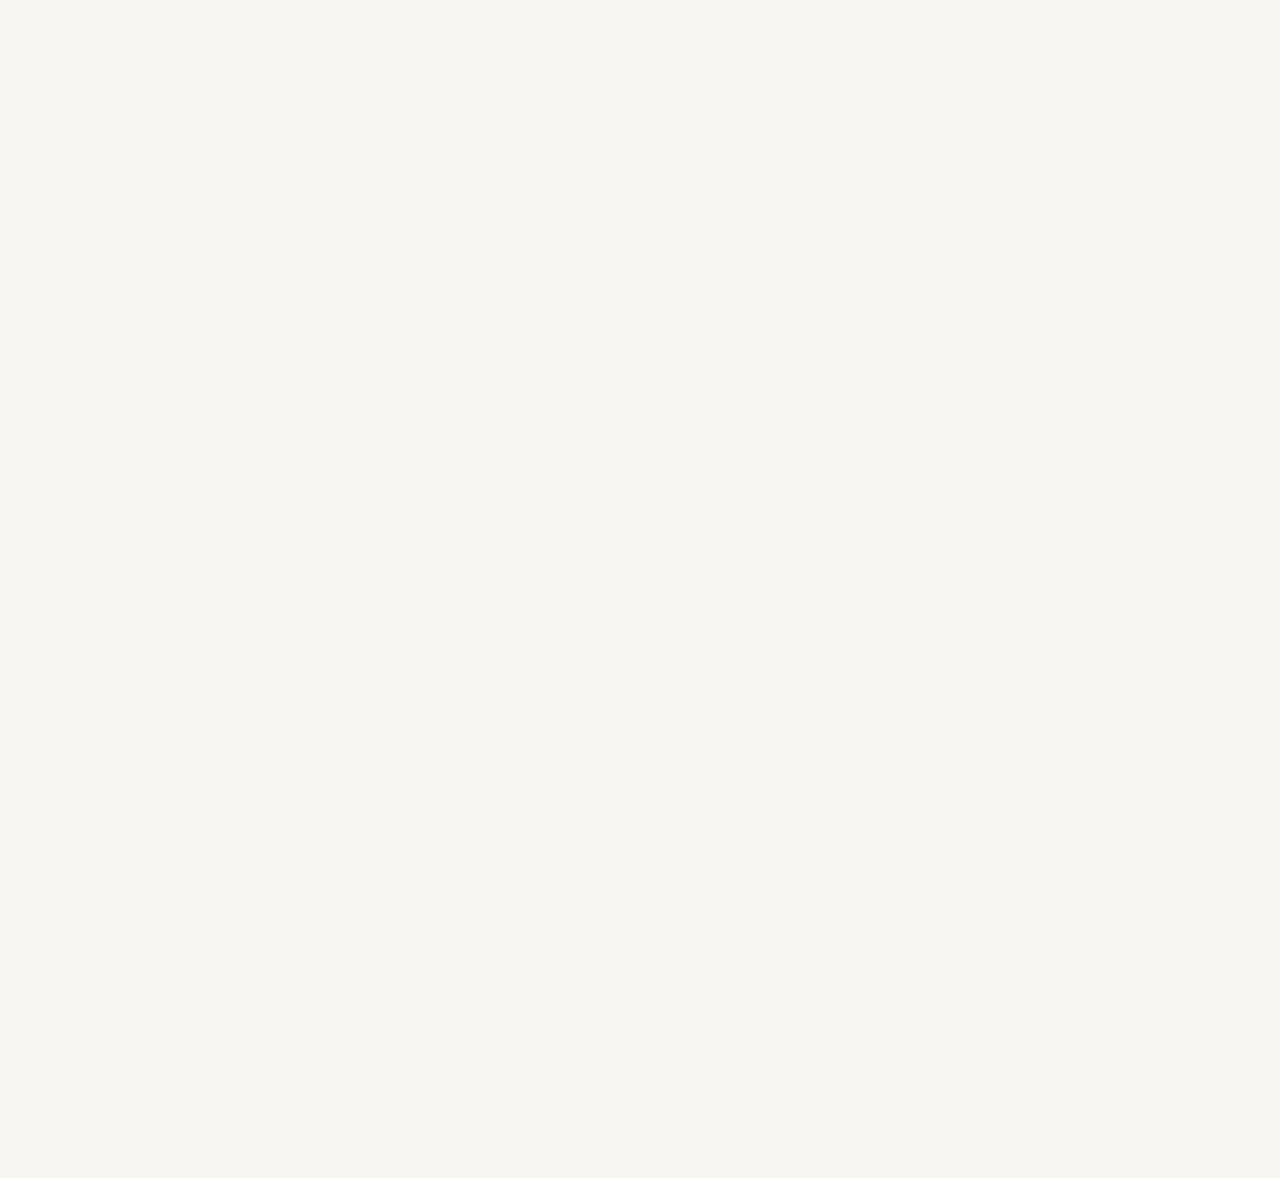
==== index.html @ 57fdbea3 "added js features" ====
<!DOCTYPE html>
<html lang="en">
<head>
    <meta charset="UTF-8">
    <meta name="viewport" content="width=device-width, initial-scale=1.0">
    <meta name="description" content="Welcome to Kelly Su's personal portfolio website. Learn about her academic background, interests, and career aspirations in computer science and product management.">
    <link rel="stylesheet" href="styles.css">
    <title>Kelly Su's Personal Website</title>
</head>
<body>
    <header>
        <h1>Kelly Su</h1>
        <nav>
            <ul>
                <li><a href="index.html">About Me</a></li>
                <li><a href="projects.html">Projects</a></li>
                <li><a href="contact.html">Contact</a></li>
            </ul>
        </nav>
    </header>

    <main>
        <section id="welcome">
            <div id="profile-container">
                <img src="img/profile.jpg" alt="Kelly Su's Headshot" id="profile-pic">
            </div>
            <p id="greeting" class="greeting-text"></p>
            <h1 id="typewriter" class="typewriter-text"></h1>
            <p class="welcome-subtitle">CS & Business Administration @ USC · Class of 2026</p>
        </section>

        <!-- Skills Marquee -->
        <div class="marquee-wrapper scroll-fade">
            <div class="marquee-track">
                <span class="marquee-pill">React</span>
                <span class="marquee-pill">TypeScript</span>
                <span class="marquee-pill">Next.js</span>
                <span class="marquee-pill">Swift</span>
                <span class="marquee-pill">SwiftUI</span>
                <span class="marquee-pill">Node.js</span>
                <span class="marquee-pill">MongoDB</span>
                <span class="marquee-pill">Firebase</span>
                <span class="marquee-pill">Python</span>
                <span class="marquee-pill">R</span>
                <span class="marquee-pill">SQL</span>
                <span class="marquee-pill">Java</span>
                <span class="marquee-pill">HTML/CSS</span>
                <span class="marquee-pill">Git</span>
                <span class="marquee-pill">Figma</span>
                <!-- Duplicate for seamless loop -->
                <span class="marquee-pill">React</span>
                <span class="marquee-pill">TypeScript</span>
                <span class="marquee-pill">Next.js</span>
                <span class="marquee-pill">Swift</span>
                <span class="marquee-pill">SwiftUI</span>
                <span class="marquee-pill">Node.js</span>
                <span class="marquee-pill">MongoDB</span>
                <span class="marquee-pill">Firebase</span>
                <span class="marquee-pill">Python</span>
                <span class="marquee-pill">R</span>
                <span class="marquee-pill">SQL</span>
                <span class="marquee-pill">Java</span>
                <span class="marquee-pill">HTML/CSS</span>
                <span class="marquee-pill">Git</span>
                <span class="marquee-pill">Figma</span>
            </div>
        </div>

        <section id="about-me" class="scroll-fade">
            <h2>About Me</h2>
            <p>Hi, my name is Kelly Su! I’m a senior at the University of Southern California, pursuing a dual degree in Computer Science and Business Administration. I’m interested in the intersection of technology, business, and user experience, with experience in full-stack development, data-driven applications, and collaborative software projects. I’m currently exploring opportunities in software engineering and data-focused technical roles.</p>
            <p><strong>Interests:</strong> Cafe hopping, badminton, traveling, gaming.</p>
        </section>
    </main>

    <footer>
        <p>&copy; 2026 Kelly Su</p>
    </footer>

    <script src="shared.js"></script>
    <script>
        /* ─── Time-of-Day Greeting ─── */
        const greetingEl = document.getElementById('greeting');
        const hour = new Date().getHours();
        let greeting = 'Good evening';
        if (hour < 12) greeting = 'Good morning';
        else if (hour < 17) greeting = 'Good afternoon';
        greetingEl.textContent = greeting + ' — ';

        /* ─── Typewriter Effect ─── */
        const typewriterEl = document.getElementById('typewriter');
        const fullText = "Hi, I'm Kelly.";
        let charIndex = 0;

        function typeNext() {
            if (charIndex < fullText.length) {
                typewriterEl.textContent += fullText[charIndex];
                charIndex++;
                setTimeout(typeNext, 90 + Math.random() * 60);
            } else {
                // Remove blinking cursor after typing finishes
                setTimeout(() => {
                    typewriterEl.classList.add('typing-done');
                }, 1500);
            }
        }

        // Small delay before typing starts
        setTimeout(typeNext, 600);
    </script>
</body>
</html>
---- styles.css ----
@import url('https://fonts.googleapis.com/css2?family=EB+Garamond:ital,wght@0,400;0,500;0,600;0,700;1,400;1,500&display=swap');
@import url('https://fonts.googleapis.com/css2?family=Cormorant+Garamond:ital,wght@0,300;0,400;0,500;0,600;1,300;1,400&display=swap');

:root {
  --cream: #f7f5f0;
  --warm-white: #faf9f6;
  --sage: #b8c5b4;
  --sage-dark: #8fa589;
  --dusty-blue: #a8b8c8;
  --dusty-blue-light: #c5d1dd;
  --dusty-blue-dark: #7a92a8;
  --lavender: #c4b8d4;
  --lavender-light: #ddd5e8;
  --blush: #d4b8b8;
  --text-primary: #3a3a3a;
  --text-secondary: #6b6b6b;
  --text-light: #8a8a8a;
  --border: #e0ddd6;
  --card-bg: rgba(255, 255, 255, 0.7);
  --shadow-soft: 0 2px 20px rgba(0, 0, 0, 0.04);
  --shadow-hover: 0 8px 30px rgba(0, 0, 0, 0.08);
  --radius: 12px;
  --transition: 0.4s cubic-bezier(0.25, 0.46, 0.45, 0.94);
}

* {
  margin: 0;
  padding: 0;
  box-sizing: border-box;
}

html {
  scroll-behavior: smooth;
}

body {
  font-family: 'EB Garamond', 'Cormorant Garamond', Georgia, serif;
  background-color: var(--cream);
  color: var(--text-primary);
  line-height: 1.8;
  font-size: 17px;
  min-height: 100vh;
  position: relative;
  overflow-x: hidden;
}

/* Subtle grain texture overlay */
body::before {
  content: '';
  position: fixed;
  top: 0;
  left: 0;
  width: 100%;
  height: 100%;
  opacity: 0.03;
  background-image: url("data:image/svg+xml,%3Csvg viewBox='0 0 256 256' xmlns='http://www.w3.org/2000/svg'%3E%3Cfilter id='noise'%3E%3CfeTurbulence type='fractalNoise' baseFrequency='0.9' numOctaves='4' stitchTiles='stitch'/%3E%3C/filter%3E%3Crect width='100%25' height='100%25' filter='url(%23noise)'/%3E%3C/svg%3E");
  pointer-events: none;
  z-index: 999;
}

/* ─── Header ─── */
header {
  padding: 2.5rem 0 1.5rem;
  text-align: center;
  background: var(--dusty-blue);
  border-bottom: 1px solid var(--dusty-blue-dark);
  position: relative;
}

header h1 {
  font-family: 'Cormorant Garamond', 'EB Garamond', serif;
  font-size: 2rem;
  font-weight: 300;
  letter-spacing: 0.15em;
  color: white;
  margin-bottom: 1.2rem;
  text-transform: uppercase;
}

nav ul {
  list-style: none;
  display: flex;
  justify-content: center;
  gap: 0.5rem;
}

nav ul li a {
  text-decoration: none;
  color: rgba(255, 255, 255, 0.8);
  font-size: 0.85rem;
  letter-spacing: 0.12em;
  text-transform: uppercase;
  padding: 0.5rem 1.2rem;
  border-radius: 30px;
  transition: var(--transition);
  border: 1px solid transparent;
  font-family: 'EB Garamond', serif;
}

nav ul li a:hover {
  color: white;
  background-color: rgba(255, 255, 255, 0.15);
  border-color: rgba(255, 255, 255, 0.3);
}

/* ─── Main ─── */
main {
  max-width: 820px;
  margin: 0 auto;
  padding: 3.5rem 2rem 4rem;
}

/* ─── Welcome Section ─── */
#welcome {
  text-align: center;
  margin-bottom: 4rem;
  animation: fadeInUp 0.8s ease-out both;
}

#welcome h1 {
  font-family: 'Cormorant Garamond', serif;
  font-size: 2.4rem;
  font-weight: 300;
  color: var(--text-primary);
  margin-bottom: 1.5rem;
  line-height: 1.3;
}

#welcome p {
  font-size: 1.05rem;
  color: var(--text-secondary);
  max-width: 600px;
  margin: 0 auto;
  line-height: 1.9;
}

#profile-container {
  margin: 2.5rem 0;
}

#profile-pic {
  width: 200px;
  height: 200px;
  border-radius: 50%;
  object-fit: cover;
  border: 3px solid var(--dusty-blue-light);
  box-shadow: 0 4px 24px rgba(168, 184, 200, 0.25);
  transition: var(--transition);
}

#profile-pic:hover {
  transform: scale(1.05);
  box-shadow: 0 8px 32px rgba(168, 184, 200, 0.35);
}

/* ─── About Section ─── */
#about-me {
  background: var(--card-bg);
  backdrop-filter: blur(10px);
  border: 1px solid var(--border);
  border-radius: var(--radius);
  padding: 2.5rem;
  box-shadow: var(--shadow-soft);
  animation: fadeInUp 0.8s ease-out 0.2s both;
}

#about-me h2 {
  font-family: 'Cormorant Garamond', serif;
  font-size: 1.5rem;
  font-weight: 400;
  letter-spacing: 0.08em;
  color: var(--dusty-blue-dark);
  margin-bottom: 1.5rem;
  padding-bottom: 0.8rem;
  border-bottom: 1px solid var(--border);
  text-transform: uppercase;
}

#about-me p {
  color: var(--text-secondary);
  margin-bottom: 0.8rem;
  font-size: 1rem;
}

#about-me p:last-child {
  margin-bottom: 0;
}

#about-me p strong {
  color: var(--text-primary);
  font-weight: 600;
}

/* ─── Section Headings ─── */
section h1 {
  font-family: 'Cormorant Garamond', serif;
  font-size: 2.2rem;
  font-weight: 300;
  text-align: center;
  color: var(--text-primary);
  margin-bottom: 2.5rem;
  letter-spacing: 0.05em;
}

section h2 {
  font-family: 'Cormorant Garamond', serif;
  font-weight: 400;
  color: var(--dusty-blue-dark);
}

/* ─── Projects Cards ─── */
#projects {
  animation: fadeInUp 0.8s ease-out both;
  max-width: 1060px;
  margin: 0 auto;
}

.card-container {
  display: grid;
  grid-template-columns: repeat(2, 1fr);
  gap: 1.5rem;
  margin: 2rem 0 3.5rem;
  max-width: 780px;
  margin-left: auto;
  margin-right: auto;
}

.card {
  perspective: 1000px;
  width: 100%;
  height: 260px;
  cursor: pointer;
}

.card-inner {
  position: relative;
  width: 100%;
  height: 100%;
  transform-style: preserve-3d;
  transition: transform 0.7s cubic-bezier(0.25, 0.46, 0.45, 0.94);
}

.card.flipped .card-inner {
  transform: rotateY(180deg);
}

.card-front,
.card-back {
  position: absolute;
  width: 100%;
  height: 100%;
  backface-visibility: hidden;
  border-radius: var(--radius);
  border: 1px solid var(--border);
}

.card-front {
  background: var(--card-bg);
  backdrop-filter: blur(10px);
  display: flex;
  flex-direction: column;
  justify-content: center;
  align-items: center;
  padding: 1.5rem;
  box-shadow: var(--shadow-soft);
  transition: var(--transition);
}

.card:hover .card-front {
  box-shadow: var(--shadow-hover);
  transform: translateY(-4px);
}

.card-back {
  transform: rotateY(180deg);
  background: var(--warm-white);
  display: flex;
  justify-content: center;
  align-items: center;
  overflow: hidden;
  box-shadow: var(--shadow-soft);
  padding: 0.5rem;
  position: relative;
  transition: var(--transition);
}

.card:hover .card-back {
  box-shadow: var(--shadow-hover);
}

.card-back img {
  width: 100%;
  height: 100%;
  border-radius: 8px;
  object-fit: contain;
  cursor: zoom-in;
}

/* "Tap to zoom" hint on the back */
.card-back::after {
  content: 'tap image to zoom';
  position: absolute;
  bottom: 36px;
  left: 50%;
  transform: translateX(-50%);
  font-size: 0.65rem;
  letter-spacing: 0.1em;
  text-transform: uppercase;
  color: var(--text-light);
  background: rgba(255, 255, 255, 0.85);
  padding: 0.25rem 0.7rem;
  border-radius: 20px;
  opacity: 0;
  transition: opacity 0.3s ease;
  pointer-events: none;
  font-family: 'EB Garamond', serif;
}

.card:hover .card-back::after {
  opacity: 1;
}

/* Flip-back button on the back of the card */
.flip-back-btn {
  position: absolute;
  bottom: 8px;
  left: 50%;
  transform: translateX(-50%);
  font-family: 'EB Garamond', serif;
  font-size: 0.7rem;
  letter-spacing: 0.08em;
  text-transform: uppercase;
  color: var(--text-light);
  background: none;
  border: none;
  cursor: pointer;
  padding: 0.3rem 0.8rem;
  border-radius: 20px;
  transition: var(--transition);
  z-index: 2;
}

.flip-back-btn:hover {
  color: var(--text-primary);
  background: rgba(0, 0, 0, 0.05);
}

/* Multi-image card back (for mobile app screenshots) */
.card-back-multi {
  display: flex;
  flex-direction: row;
  align-items: center;
  justify-content: center;
  gap: 0.4rem;
  padding: 0.6rem;
}

.card-back-multi img {
  width: auto;
  height: 90%;
  max-width: 30%;
  object-fit: contain;
  border-radius: 6px;
  cursor: zoom-in;
  flex-shrink: 0;
}

.card h2 {
  font-family: 'Cormorant Garamond', serif;
  font-size: 1.15rem;
  font-weight: 500;
  color: var(--dusty-blue-dark);
  margin-bottom: 0.6rem;
  letter-spacing: 0.03em;
}

.card p {
  color: var(--text-light);
  font-size: 0.85rem;
  line-height: 1.6;
  text-align: center;
}

/* "Click to flip" hint on the front */
.card-front::after {
  content: 'click to flip';
  position: absolute;
  bottom: 10px;
  font-size: 0.65rem;
  letter-spacing: 0.1em;
  text-transform: uppercase;
  color: var(--text-light);
  opacity: 0;
  transition: opacity 0.3s ease;
}

.card:hover .card-front::after {
  opacity: 0.6;
}

/* ─── Lightbox / Zoom Overlay ─── */
.lightbox-overlay {
  position: fixed;
  top: 0;
  left: 0;
  width: 100%;
  height: 100%;
  background: rgba(0, 0, 0, 0.7);
  backdrop-filter: blur(6px);
  display: flex;
  justify-content: center;
  align-items: center;
  z-index: 1000;
  cursor: pointer;
  opacity: 0;
  animation: lightboxFadeIn 0.3s ease forwards;
}

.lightbox-overlay img {
  max-width: 90vw;
  max-height: 88vh;
  border-radius: var(--radius);
  box-shadow: 0 16px 60px rgba(0, 0, 0, 0.4);
  object-fit: contain;
  cursor: default;
}

.lightbox-hint {
  position: absolute;
  bottom: 1.5rem;
  left: 50%;
  transform: translateX(-50%);
  color: rgba(255, 255, 255, 0.6);
  font-family: 'EB Garamond', serif;
  font-size: 0.8rem;
  letter-spacing: 0.1em;
  text-transform: uppercase;
  pointer-events: none;
}

@keyframes lightboxFadeIn {
  from { opacity: 0; }
  to { opacity: 1; }
}

/* ─── Weather Demo ─── */
#weather-demo {
  margin-top: 3rem;
  text-align: center;
  animation: fadeInUp 0.8s ease-out 0.3s both;
}

#weather-demo h2 {
  font-size: 1.3rem;
  letter-spacing: 0.08em;
  text-transform: uppercase;
  margin-bottom: 1.5rem;
}

#weather-demo video {
  max-width: 100%;
  border-radius: var(--radius);
  border: 1px solid var(--border);
  box-shadow: var(--shadow-soft);
}

#weather-demo p {
  color: var(--text-light);
  font-size: 0.95rem;
  margin-top: 1rem;
  max-width: 600px;
  margin-left: auto;
  margin-right: auto;
}

/* ─── Contact Form ─── */
#contact {
  animation: fadeInUp 0.8s ease-out both;
}

#contact h2 {
  text-align: center;
  font-size: 1.5rem;
  letter-spacing: 0.08em;
  text-transform: uppercase;
  margin-bottom: 2rem;
}

#contact-form {
  max-width: 560px;
  margin: 0 auto;
  padding: 2.5rem;
  background: var(--card-bg);
  backdrop-filter: blur(10px);
  border: 1px solid var(--border);
  border-radius: var(--radius);
  box-shadow: var(--shadow-soft);
}

#contact-form label {
  display: block;
  font-size: 0.8rem;
  letter-spacing: 0.1em;
  text-transform: uppercase;
  color: var(--text-light);
  margin-bottom: 0.4rem;
  margin-top: 1.2rem;
  font-family: 'EB Garamond', serif;
}

#contact-form label:first-of-type {
  margin-top: 0;
}

#contact-form input,
#contact-form textarea {
  width: 100%;
  padding: 0.8rem 1rem;
  border: 1px solid var(--border);
  border-radius: 8px;
  font-size: 1rem;
  font-family: 'EB Garamond', serif;
  background: var(--warm-white);
  color: var(--text-primary);
  transition: var(--transition);
  outline: none;
}

#contact-form input:focus,
#contact-form textarea:focus {
  border-color: var(--dusty-blue);
  box-shadow: 0 0 0 3px rgba(168, 184, 200, 0.15);
}

#contact-form input::placeholder,
#contact-form textarea::placeholder {
  color: var(--text-light);
  font-style: italic;
}

#contact-form textarea {
  resize: vertical;
  min-height: 120px;
}

#contact-form button {
  display: block;
  width: 100%;
  padding: 0.85rem;
  margin-top: 1.8rem;
  background: var(--dusty-blue);
  color: white;
  font-family: 'EB Garamond', serif;
  font-size: 0.85rem;
  font-weight: 500;
  letter-spacing: 0.12em;
  text-transform: uppercase;
  border: none;
  border-radius: 8px;
  cursor: pointer;
  transition: var(--transition);
}

#contact-form button:hover {
  background: var(--dusty-blue-dark);
  transform: translateY(-1px);
  box-shadow: 0 4px 16px rgba(122, 146, 168, 0.25);
}

#confirmation-message {
  max-width: 560px;
  margin: 1.5rem auto 0;
  padding: 1.2rem;
  background: rgba(184, 197, 180, 0.15);
  border: 1px solid var(--sage);
  border-radius: 8px;
  color: var(--sage-dark);
  font-size: 0.95rem;
  text-align: center;
  display: none;
}

#confirmation-message:not(.hidden) {
  display: block;
}

/* ─── Footer ─── */
footer {
  text-align: center;
  padding: 2rem;
  color: var(--text-light);
  font-size: 0.8rem;
  letter-spacing: 0.08em;
  border-top: 1px solid var(--border);
  margin-top: 2rem;
}

/* ─── Animations ─── */
@keyframes fadeInUp {
  from {
    opacity: 0;
    transform: translateY(20px);
  }
  to {
    opacity: 1;
    transform: translateY(0);
  }
}

/* ─── Responsive ─── */
@media (max-width: 767px) {
  body {
    font-size: 15px;
  }

  header h1 {
    font-size: 1.5rem;
    letter-spacing: 0.1em;
  }

  nav ul {
    gap: 0.2rem;
  }

  nav ul li a {
    font-size: 0.75rem;
    padding: 0.4rem 0.8rem;
  }

  main {
    padding: 2.5rem 1.2rem 3rem;
  }

  #welcome h1 {
    font-size: 1.8rem;
  }

  .card-container {
    grid-template-columns: 1fr;
    max-width: 380px;
  }

  .card {
    height: 240px;
  }

  #contact-form {
    padding: 1.8rem;
  }
}

@media (min-width: 768px) and (max-width: 991px) {
  .card {
    height: 240px;
  }
}

/* ─── Selection color ─── */
::selection {
  background: var(--dusty-blue-light);
  color: var(--text-primary);
}

/* ─── Scrollbar ─── */
::-webkit-scrollbar {
  width: 6px;
}

::-webkit-scrollbar-track {
  background: var(--cream);
}

::-webkit-scrollbar-thumb {
  background: var(--dusty-blue-light);
  border-radius: 3px;
}

::-webkit-scrollbar-thumb:hover {
  background: var(--dusty-blue);
}

/* ═══════════════════════════════════════════
   NEW FEATURES
   ═══════════════════════════════════════════ */

/* ─── Page Transitions ─── */
body {
  opacity: 0;
  transition: opacity 0.4s ease;
}

body.page-loaded {
  opacity: 1;
}

body.page-leaving {
  opacity: 0;
  transition: opacity 0.3s ease;
}

/* ─── Typewriter ─── */
.greeting-text {
  font-family: 'EB Garamond', serif;
  font-size: 1rem;
  color: var(--text-light);
  letter-spacing: 0.06em;
  margin-bottom: 0.3rem;
}

.typewriter-text {
  font-family: 'Cormorant Garamond', serif;
  font-size: 2.8rem;
  font-weight: 300;
  color: var(--text-primary);
  line-height: 1.3;
  min-height: 1.3em;
  border-right: 2px solid var(--dusty-blue);
  padding-right: 4px;
  animation: blink-caret 0.8s step-end infinite;
  display: inline-block;
}

.typewriter-text.typing-done {
  border-right-color: transparent;
  animation: none;
}

@keyframes blink-caret {
  50% { border-right-color: transparent; }
}

.welcome-subtitle {
  font-family: 'EB Garamond', serif;
  font-size: 1.05rem;
  color: var(--text-secondary);
  margin-top: 1rem;
  letter-spacing: 0.03em;
  opacity: 0;
  animation: fadeInUp 0.8s ease-out 2s forwards;
}

/* ─── Skills Marquee ─── */
.marquee-wrapper {
  overflow: hidden;
  padding: 1.5rem 0;
  margin: 1rem 0 2.5rem;
  position: relative;
}

/* Fade edges */
.marquee-wrapper::before,
.marquee-wrapper::after {
  content: '';
  position: absolute;
  top: 0;
  bottom: 0;
  width: 80px;
  z-index: 2;
  pointer-events: none;
}

.marquee-wrapper::before {
  left: 0;
  background: linear-gradient(to right, var(--cream), transparent);
}

.marquee-wrapper::after {
  right: 0;
  background: linear-gradient(to left, var(--cream), transparent);
}

.marquee-track {
  display: flex;
  gap: 0.8rem;
  animation: marquee-scroll 35s linear infinite;
  width: max-content;
}

.marquee-wrapper:hover .marquee-track {
  animation-play-state: paused;
}

.marquee-pill {
  flex-shrink: 0;
  padding: 0.4rem 1rem;
  background: var(--card-bg);
  border: 1px solid var(--border);
  border-radius: 30px;
  font-family: 'EB Garamond', serif;
  font-size: 0.85rem;
  color: var(--text-secondary);
  letter-spacing: 0.04em;
  white-space: nowrap;
  transition: var(--transition);
}

.marquee-pill:hover {
  background: var(--dusty-blue-light);
  color: var(--text-primary);
  border-color: var(--dusty-blue);
}

@keyframes marquee-scroll {
  0% { transform: translateX(0); }
  100% { transform: translateX(-50%); }
}

/* ─── Custom Cursor ─── */
.custom-cursor {
  width: 32px;
  height: 32px;
  border: 1.5px solid var(--dusty-blue);
  border-radius: 50%;
  position: fixed;
  top: 0;
  left: 0;
  transform: translate(-50%, -50%);
  pointer-events: none;
  z-index: 9999;
  transition: width 0.25s ease, height 0.25s ease, border-color 0.25s ease, background 0.25s ease;
  mix-blend-mode: exclusion;
}

.custom-cursor.cursor-hover {
  width: 48px;
  height: 48px;
  border-color: var(--dusty-blue-dark);
  background: rgba(168, 184, 200, 0.08);
}

.custom-cursor-dot {
  width: 5px;
  height: 5px;
  background: var(--dusty-blue-dark);
  border-radius: 50%;
  position: fixed;
  top: 0;
  left: 0;
  transform: translate(-50%, -50%);
  pointer-events: none;
  z-index: 10000;
}

/* Hide default cursor when custom cursor is active */
@media (pointer: fine) {
  body, a, button, .card, input, textarea {
    cursor: none !important;
  }
}

/* ─── Scroll Fade-In ─── */
.scroll-fade {
  opacity: 0;
  transform: translateY(24px);
  transition: opacity 0.7s ease, transform 0.7s ease;
}

.scroll-fade.scroll-visible {
  opacity: 1;
  transform: translateY(0);
}

/* ─── Responsive additions ─── */
@media (max-width: 767px) {
  .typewriter-text {
    font-size: 2rem;
  }

  .marquee-wrapper::before,
  .marquee-wrapper::after {
    width: 40px;
  }

  /* Disable custom cursor on mobile */
  .custom-cursor,
  .custom-cursor-dot {
    display: none !important;
  }
}
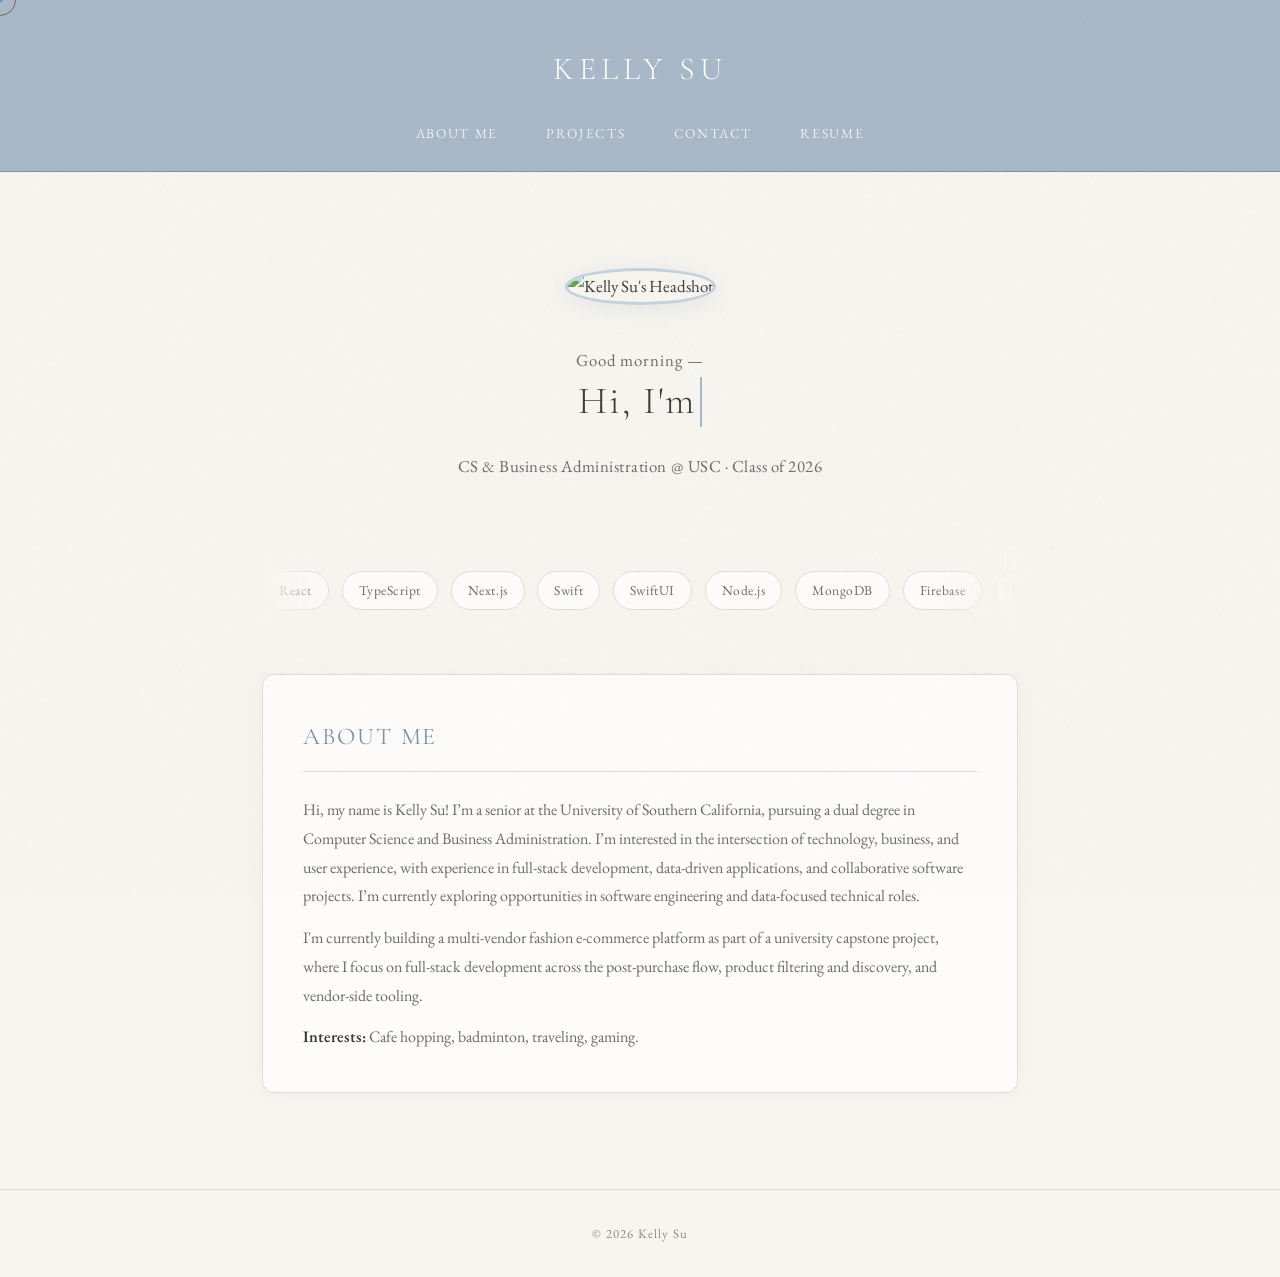
==== commit 63931ad4: "fixed blank screen error, added project roles/tech stacks, added project card" ====
--- a/index.html
+++ b/index.html
@@ -3,7 +3,7 @@
 <head>
     <meta charset="UTF-8">
     <meta name="viewport" content="width=device-width, initial-scale=1.0">
-    <meta name="description" content="Welcome to Kelly Su's personal portfolio website. Learn about her academic background, interests, and career aspirations in computer science and product management.">
+    <meta name="description" content="Welcome to Kelly Su's personal portfolio website. Learn about her academic background, interests, and career aspirations in computer science and business management.">
     <link rel="stylesheet" href="styles.css">
     <title>Kelly Su's Personal Website</title>
 </head>
@@ -15,6 +15,7 @@
                 <li><a href="index.html">About Me</a></li>
                 <li><a href="projects.html">Projects</a></li>
                 <li><a href="contact.html">Contact</a></li>
+                <li><a href="resume.pdf" target="_blank">Resume</a></li>
             </ul>
         </nav>
     </header>
@@ -69,6 +70,7 @@
         <section id="about-me" class="scroll-fade">
             <h2>About Me</h2>
             <p>Hi, my name is Kelly Su! I’m a senior at the University of Southern California, pursuing a dual degree in Computer Science and Business Administration. I’m interested in the intersection of technology, business, and user experience, with experience in full-stack development, data-driven applications, and collaborative software projects. I’m currently exploring opportunities in software engineering and data-focused technical roles.</p>
+            <p>I'm currently building a multi-vendor fashion e-commerce platform as part of a university capstone project, where I focus on full-stack development across the post-purchase flow, product filtering and discovery, and vendor-side tooling.</p>
             <p><strong>Interests:</strong> Cafe hopping, badminton, traveling, gaming.</p>
         </section>
     </main>
@@ -77,7 +79,7 @@
         <p>&copy; 2026 Kelly Su</p>
     </footer>
 
-    <script src="shared.js"></script>
+    <script src="site.js"></script>
     <script>
         /* ─── Time-of-Day Greeting ─── */
         const greetingEl = document.getElementById('greeting');
--- a/styles.css
+++ b/styles.css
@@ -381,6 +381,14 @@
   text-align: center;
 }
 
+.card-meta {
+  font-size: 0.75rem;
+  color: var(--dusty-blue-dark);
+  margin-top: 0.5rem;
+  font-style: italic;
+  line-height: 1.5;
+}
+
 /* "Click to flip" hint on the front */
 .card-front::after {
   content: 'click to flip';
@@ -584,6 +592,44 @@
   display: block;
 }
 
+/* ─── Contact Links ─── */
+.contact-links {
+  display: flex;
+  justify-content: center;
+  gap: 1rem;
+  margin-bottom: 2rem;
+}
+
+.contact-link {
+  display: flex;
+  align-items: center;
+  gap: 0.5rem;
+  padding: 0.7rem 1.4rem;
+  background: var(--card-bg);
+  border: 1px solid var(--border);
+  border-radius: 30px;
+  text-decoration: none;
+  color: var(--text-secondary);
+  font-family: 'EB Garamond', serif;
+  font-size: 0.9rem;
+  letter-spacing: 0.04em;
+  transition: var(--transition);
+}
+
+.contact-link:hover {
+  background: var(--dusty-blue-light);
+  color: var(--text-primary);
+  border-color: var(--dusty-blue);
+}
+
+.contact-link-arrow {
+  transition: transform 0.3s ease;
+}
+
+.contact-link:hover .contact-link-arrow {
+  transform: translateX(3px);
+}
+
 /* ─── Footer ─── */
 footer {
   text-align: center;
@@ -687,10 +733,17 @@
 body {
   opacity: 0;
   transition: opacity 0.4s ease;
+  animation: fallback-show 0s 0.5s forwards;
+}
+
+/* Safety net: if JS never adds page-loaded, show the page after 0.5s anyway */
+@keyframes fallback-show {
+  to { opacity: 1; }
 }
 
 body.page-loaded {
   opacity: 1;
+  animation: none;
 }
 
 body.page-leaving {
@@ -848,18 +901,6 @@
   }
 }
 
-/* ─── Scroll Fade-In ─── */
-.scroll-fade {
-  opacity: 0;
-  transform: translateY(24px);
-  transition: opacity 0.7s ease, transform 0.7s ease;
-}
-
-.scroll-fade.scroll-visible {
-  opacity: 1;
-  transform: translateY(0);
-}
-
 /* ─── Responsive additions ─── */
 @media (max-width: 767px) {
   .typewriter-text {
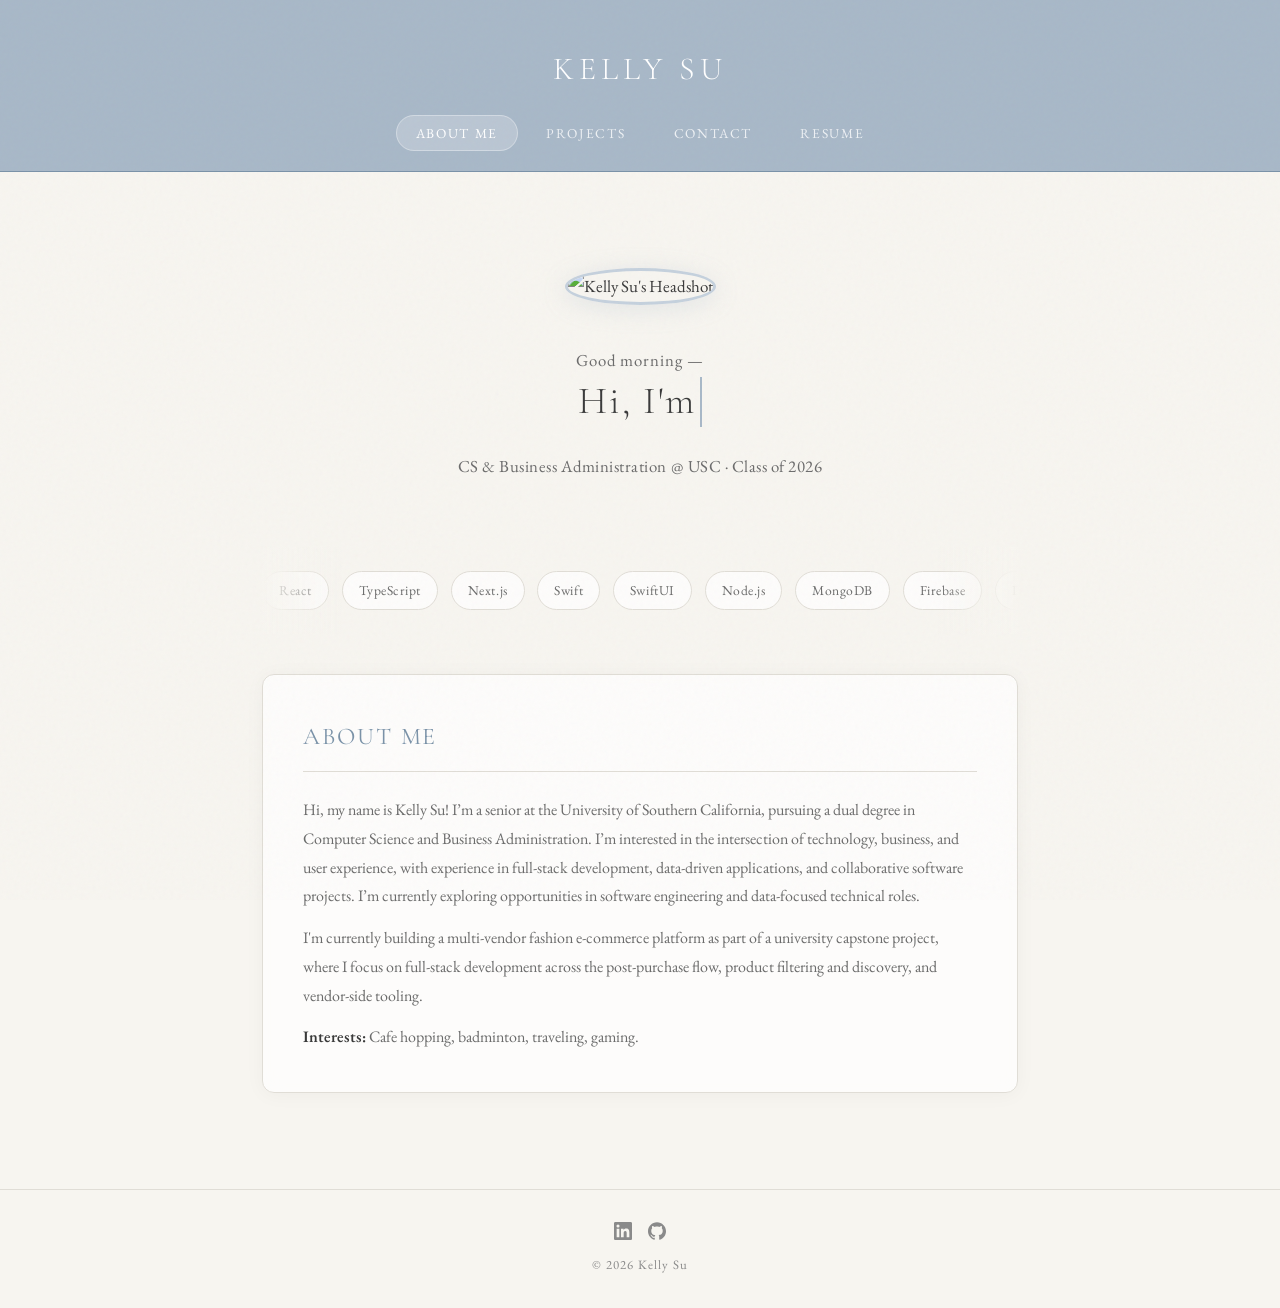
==== commit 678047d1: "added minor ui additions, added webdev projects link and updated socials" ====
--- a/index.html
+++ b/index.html
@@ -3,8 +3,10 @@
 <head>
     <meta charset="UTF-8">
     <meta name="viewport" content="width=device-width, initial-scale=1.0">
-    <meta name="description" content="Welcome to Kelly Su's personal portfolio website. Learn about her academic background, interests, and career aspirations in computer science and business management.">
+    <meta name="description" content="Welcome to Kelly Su's personal portfolio website. Learn about her academic background, interests, and career aspirations in computer science and product management.">
     <link rel="stylesheet" href="styles.css">
+    <link rel="icon" href="favicon.ico" type="image/x-icon">
+    <link rel="apple-touch-icon" href="favicon.png">
     <title>Kelly Su's Personal Website</title>
 </head>
 <body>
@@ -12,7 +14,7 @@
         <h1>Kelly Su</h1>
         <nav>
             <ul>
-                <li><a href="index.html">About Me</a></li>
+                <li><a href="index.html" class="nav-active">About Me</a></li>
                 <li><a href="projects.html">Projects</a></li>
                 <li><a href="contact.html">Contact</a></li>
                 <li><a href="resume.pdf" target="_blank">Resume</a></li>
@@ -31,7 +33,7 @@
         </section>
 
         <!-- Skills Marquee -->
-        <div class="marquee-wrapper scroll-fade">
+        <div class="marquee-wrapper">
             <div class="marquee-track">
                 <span class="marquee-pill">React</span>
                 <span class="marquee-pill">TypeScript</span>
@@ -76,6 +78,14 @@
     </main>
 
     <footer>
+        <div class="footer-social">
+            <a href="https://www.linkedin.com/in/kellylsu/" target="_blank" aria-label="LinkedIn">
+                <svg width="18" height="18" viewBox="0 0 24 24" fill="currentColor"><path d="M20.447 20.452h-3.554v-5.569c0-1.328-.027-3.037-1.852-3.037-1.853 0-2.136 1.445-2.136 2.939v5.667H9.351V9h3.414v1.561h.046c.477-.9 1.637-1.85 3.37-1.85 3.601 0 4.267 2.37 4.267 5.455v6.286zM5.337 7.433a2.062 2.062 0 01-2.063-2.065 2.064 2.064 0 112.063 2.065zm1.782 13.019H3.555V9h3.564v11.452zM22.225 0H1.771C.792 0 0 .774 0 1.729v20.542C0 23.227.792 24 1.771 24h20.451C23.2 24 24 23.227 24 22.271V1.729C24 .774 23.2 0 22.222 0h.003z"/></svg>
+            </a>
+            <a href="https://www.linkedin.com/in/kellylsu/" target="_blank" aria-label="GitHub">
+                <svg width="18" height="18" viewBox="0 0 24 24" fill="currentColor"><path d="M12 .297c-6.63 0-12 5.373-12 12 0 5.303 3.438 9.8 8.205 11.385.6.113.82-.258.82-.577 0-.285-.01-1.04-.015-2.04-3.338.724-4.042-1.61-4.042-1.61C4.422 18.07 3.633 17.7 3.633 17.7c-1.087-.744.084-.729.084-.729 1.205.084 1.838 1.236 1.838 1.236 1.07 1.835 2.809 1.305 3.495.998.108-.776.417-1.305.76-1.605-2.665-.3-5.466-1.332-5.466-5.93 0-1.31.465-2.38 1.235-3.22-.135-.303-.54-1.523.105-3.176 0 0 1.005-.322 3.3 1.23.96-.267 1.98-.399 3-.405 1.02.006 2.04.138 3 .405 2.28-1.552 3.285-1.23 3.285-1.23.645 1.653.24 2.873.12 3.176.765.84 1.23 1.91 1.23 3.22 0 4.61-2.805 5.625-5.475 5.92.42.36.81 1.096.81 2.22 0 1.606-.015 2.896-.015 3.286 0 .315.21.69.825.57C20.565 22.092 24 17.592 24 12.297c0-6.627-5.373-12-12-12"/></svg>
+            </a>
+        </div>
         <p>&copy; 2026 Kelly Su</p>
     </footer>
 
--- a/styles.css
+++ b/styles.css
@@ -103,6 +103,12 @@
   border-color: rgba(255, 255, 255, 0.3);
 }
 
+nav ul li a.nav-active {
+  color: white;
+  background-color: rgba(255, 255, 255, 0.2);
+  border-color: rgba(255, 255, 255, 0.35);
+}
+
 /* ─── Main ─── */
 main {
   max-width: 820px;
@@ -323,26 +329,28 @@
 /* Flip-back button on the back of the card */
 .flip-back-btn {
   position: absolute;
-  bottom: 8px;
-  left: 50%;
-  transform: translateX(-50%);
-  font-family: 'EB Garamond', serif;
-  font-size: 0.7rem;
-  letter-spacing: 0.08em;
-  text-transform: uppercase;
+  bottom: 6px;
+  left: 6px;
+  font-size: 0.85rem;
   color: var(--text-light);
-  background: none;
-  border: none;
+  background: rgba(255, 255, 255, 0.9);
+  border: 1px solid var(--border);
   cursor: pointer;
-  padding: 0.3rem 0.8rem;
-  border-radius: 20px;
+  width: 26px;
+  height: 26px;
+  border-radius: 50%;
+  display: flex;
+  align-items: center;
+  justify-content: center;
   transition: var(--transition);
   z-index: 2;
+  box-shadow: 0 1px 4px rgba(0, 0, 0, 0.06);
 }
 
 .flip-back-btn:hover {
   color: var(--text-primary);
-  background: rgba(0, 0, 0, 0.05);
+  background: var(--dusty-blue-light);
+  border-color: var(--dusty-blue);
 }
 
 /* Multi-image card back (for mobile app screenshots) */
@@ -641,6 +649,50 @@
   margin-top: 2rem;
 }
 
+.footer-social {
+  display: flex;
+  justify-content: center;
+  gap: 1rem;
+  margin-bottom: 0.8rem;
+}
+
+.footer-social a {
+  color: var(--text-light);
+  transition: var(--transition);
+  display: flex;
+  align-items: center;
+}
+
+.footer-social a:hover {
+  color: var(--dusty-blue-dark);
+  transform: translateY(-2px);
+}
+
+/* ─── More Projects Link ─── */
+.more-projects {
+  text-align: center;
+  margin: 2.5rem 0 1rem;
+}
+
+.more-projects-link {
+  display: inline-block;
+  padding: 0.7rem 1.8rem;
+  font-family: 'EB Garamond', serif;
+  font-size: 0.9rem;
+  letter-spacing: 0.06em;
+  color: var(--dusty-blue-dark);
+  text-decoration: none;
+  border: 1px solid var(--dusty-blue-light);
+  border-radius: 30px;
+  transition: var(--transition);
+}
+
+.more-projects-link:hover {
+  background: var(--dusty-blue-light);
+  color: var(--text-primary);
+  border-color: var(--dusty-blue);
+}
+
 /* ─── Animations ─── */
 @keyframes fadeInUp {
   from {
@@ -858,49 +910,6 @@
   100% { transform: translateX(-50%); }
 }
 
-/* ─── Custom Cursor ─── */
-.custom-cursor {
-  width: 32px;
-  height: 32px;
-  border: 1.5px solid var(--dusty-blue);
-  border-radius: 50%;
-  position: fixed;
-  top: 0;
-  left: 0;
-  transform: translate(-50%, -50%);
-  pointer-events: none;
-  z-index: 9999;
-  transition: width 0.25s ease, height 0.25s ease, border-color 0.25s ease, background 0.25s ease;
-  mix-blend-mode: exclusion;
-}
-
-.custom-cursor.cursor-hover {
-  width: 48px;
-  height: 48px;
-  border-color: var(--dusty-blue-dark);
-  background: rgba(168, 184, 200, 0.08);
-}
-
-.custom-cursor-dot {
-  width: 5px;
-  height: 5px;
-  background: var(--dusty-blue-dark);
-  border-radius: 50%;
-  position: fixed;
-  top: 0;
-  left: 0;
-  transform: translate(-50%, -50%);
-  pointer-events: none;
-  z-index: 10000;
-}
-
-/* Hide default cursor when custom cursor is active */
-@media (pointer: fine) {
-  body, a, button, .card, input, textarea {
-    cursor: none !important;
-  }
-}
-
 /* ─── Responsive additions ─── */
 @media (max-width: 767px) {
   .typewriter-text {
@@ -911,10 +920,4 @@
   .marquee-wrapper::after {
     width: 40px;
   }
-
-  /* Disable custom cursor on mobile */
-  .custom-cursor,
-  .custom-cursor-dot {
-    display: none !important;
-  }
 }
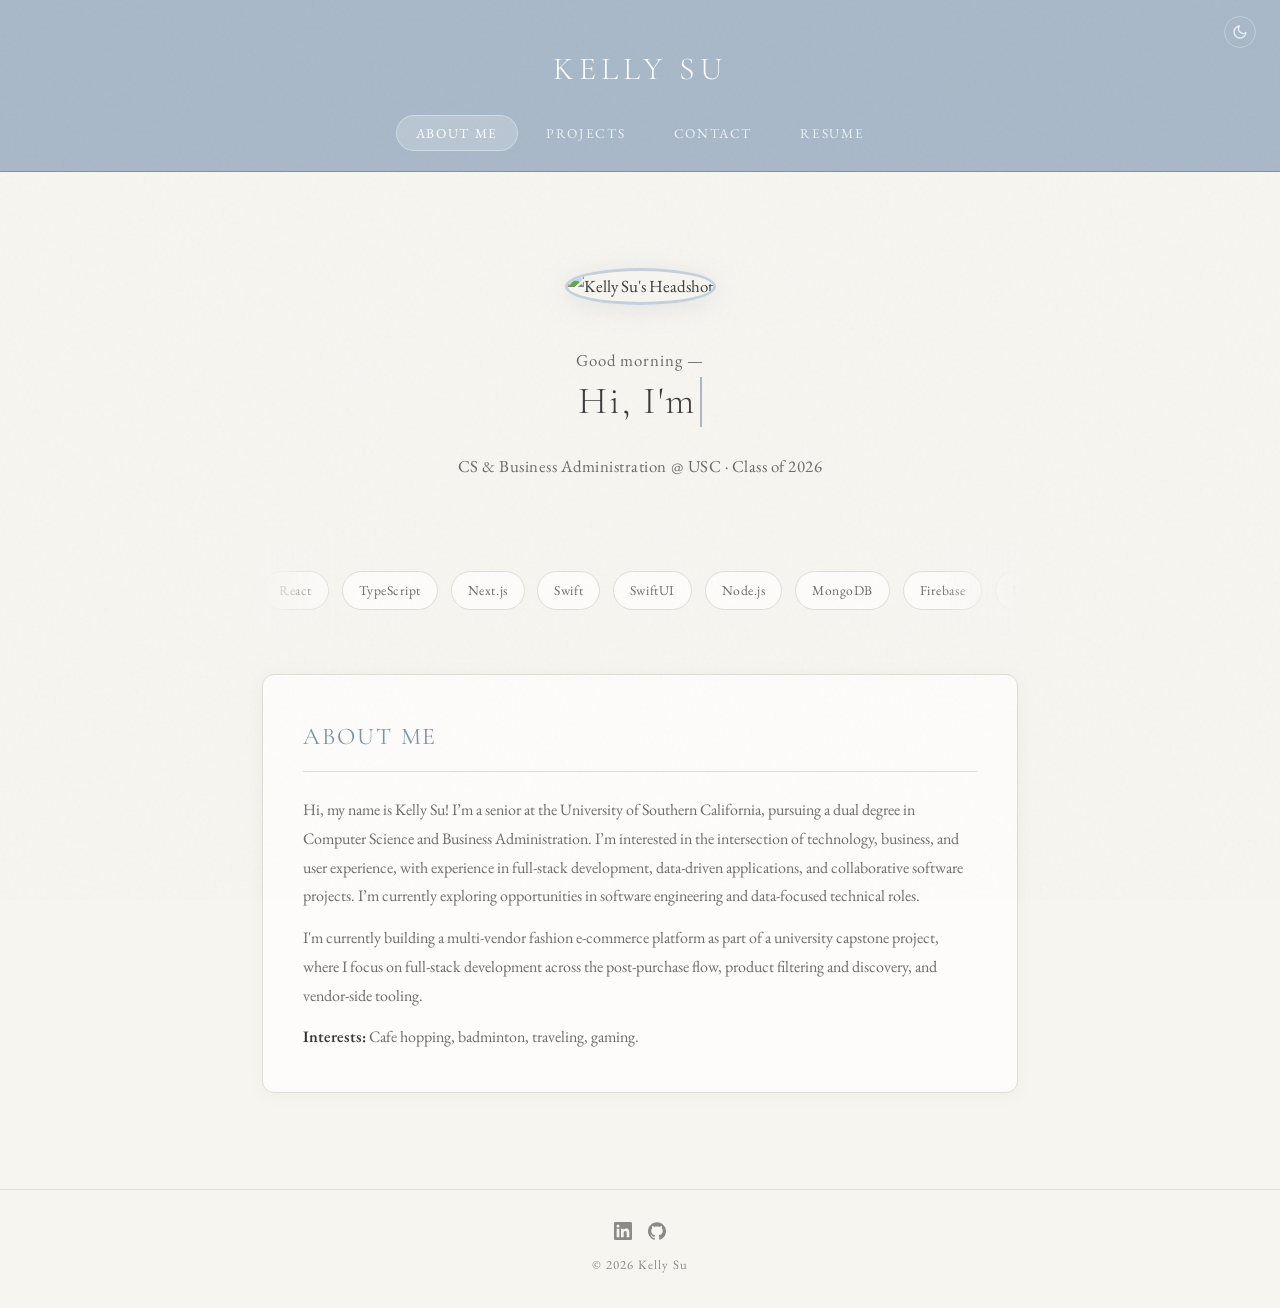
==== commit 68579445: "added dark mode option, removed page transitions and other minor fixes" ====
--- a/index.html
+++ b/index.html
@@ -11,6 +11,7 @@
 </head>
 <body>
     <header>
+        <button class="theme-toggle" aria-label="Toggle dark mode"><svg viewBox="0 0 24 24"><path d="M21 12.79A9 9 0 1 1 11.21 3 7 7 0 0 0 21 12.79z"/></svg></button>
         <h1>Kelly Su</h1>
         <nav>
             <ul>
@@ -82,7 +83,7 @@
             <a href="https://www.linkedin.com/in/kellylsu/" target="_blank" aria-label="LinkedIn">
                 <svg width="18" height="18" viewBox="0 0 24 24" fill="currentColor"><path d="M20.447 20.452h-3.554v-5.569c0-1.328-.027-3.037-1.852-3.037-1.853 0-2.136 1.445-2.136 2.939v5.667H9.351V9h3.414v1.561h.046c.477-.9 1.637-1.85 3.37-1.85 3.601 0 4.267 2.37 4.267 5.455v6.286zM5.337 7.433a2.062 2.062 0 01-2.063-2.065 2.064 2.064 0 112.063 2.065zm1.782 13.019H3.555V9h3.564v11.452zM22.225 0H1.771C.792 0 0 .774 0 1.729v20.542C0 23.227.792 24 1.771 24h20.451C23.2 24 24 23.227 24 22.271V1.729C24 .774 23.2 0 22.222 0h.003z"/></svg>
             </a>
-            <a href="https://www.linkedin.com/in/kellylsu/" target="_blank" aria-label="GitHub">
+            <a href="https://github.com/kelly-su" target="_blank" aria-label="GitHub">
                 <svg width="18" height="18" viewBox="0 0 24 24" fill="currentColor"><path d="M12 .297c-6.63 0-12 5.373-12 12 0 5.303 3.438 9.8 8.205 11.385.6.113.82-.258.82-.577 0-.285-.01-1.04-.015-2.04-3.338.724-4.042-1.61-4.042-1.61C4.422 18.07 3.633 17.7 3.633 17.7c-1.087-.744.084-.729.084-.729 1.205.084 1.838 1.236 1.838 1.236 1.07 1.835 2.809 1.305 3.495.998.108-.776.417-1.305.76-1.605-2.665-.3-5.466-1.332-5.466-5.93 0-1.31.465-2.38 1.235-3.22-.135-.303-.54-1.523.105-3.176 0 0 1.005-.322 3.3 1.23.96-.267 1.98-.399 3-.405 1.02.006 2.04.138 3 .405 2.28-1.552 3.285-1.23 3.285-1.23.645 1.653.24 2.873.12 3.176.765.84 1.23 1.91 1.23 3.22 0 4.61-2.805 5.625-5.475 5.92.42.36.81 1.096.81 2.22 0 1.606-.015 2.896-.015 3.286 0 .315.21.69.825.57C20.565 22.092 24 17.592 24 12.297c0-6.627-5.373-12-12-12"/></svg>
             </a>
         </div>
--- a/styles.css
+++ b/styles.css
@@ -21,6 +21,27 @@
   --shadow-hover: 0 8px 30px rgba(0, 0, 0, 0.08);
   --radius: 12px;
   --transition: 0.4s cubic-bezier(0.25, 0.46, 0.45, 0.94);
+  --header-bg: #a8b8c8;
+  --header-border: #7a92a8;
+}
+
+[data-theme="dark"] {
+  --cream: #1a1a2e;
+  --warm-white: #1e1e32;
+  --sage: #5a6e56;
+  --sage-dark: #6b8265;
+  --dusty-blue: #4a6178;
+  --dusty-blue-light: #3a4f63;
+  --dusty-blue-dark: #8aa4bc;
+  --text-primary: #e0ddd6;
+  --text-secondary: #a8a4a0;
+  --text-light: #7a7672;
+  --border: #2e2e42;
+  --card-bg: rgba(30, 30, 50, 0.7);
+  --shadow-soft: 0 2px 20px rgba(0, 0, 0, 0.2);
+  --shadow-hover: 0 8px 30px rgba(0, 0, 0, 0.3);
+  --header-bg: #1e2a38;
+  --header-border: #2a3a4a;
 }
 
 * {
@@ -62,8 +83,8 @@
 header {
   padding: 2.5rem 0 1.5rem;
   text-align: center;
-  background: var(--dusty-blue);
-  border-bottom: 1px solid var(--dusty-blue-dark);
+  background: var(--header-bg);
+  border-bottom: 1px solid var(--header-border);
   position: relative;
 }
 
@@ -781,28 +802,6 @@
    NEW FEATURES
    ═══════════════════════════════════════════ */
 
-/* ─── Page Transitions ─── */
-body {
-  opacity: 0;
-  transition: opacity 0.4s ease;
-  animation: fallback-show 0s 0.5s forwards;
-}
-
-/* Safety net: if JS never adds page-loaded, show the page after 0.5s anyway */
-@keyframes fallback-show {
-  to { opacity: 1; }
-}
-
-body.page-loaded {
-  opacity: 1;
-  animation: none;
-}
-
-body.page-leaving {
-  opacity: 0;
-  transition: opacity 0.3s ease;
-}
-
 /* ─── Typewriter ─── */
 .greeting-text {
   font-family: 'EB Garamond', serif;
@@ -910,6 +909,69 @@
   100% { transform: translateX(-50%); }
 }
 
+/* ─── Dark Mode Toggle ─── */
+.theme-toggle {
+  position: absolute;
+  top: 1rem;
+  right: 1.5rem;
+  background: none;
+  border: 1px solid rgba(255, 255, 255, 0.3);
+  border-radius: 50%;
+  width: 32px;
+  height: 32px;
+  display: flex;
+  align-items: center;
+  justify-content: center;
+  cursor: pointer;
+  color: rgba(255, 255, 255, 0.8);
+  transition: var(--transition);
+  padding: 0;
+}
+
+.theme-toggle svg {
+  width: 16px;
+  height: 16px;
+  fill: none;
+  stroke: currentColor;
+  stroke-width: 2;
+  stroke-linecap: round;
+  stroke-linejoin: round;
+}
+
+.theme-toggle:hover {
+  background: rgba(255, 255, 255, 0.15);
+  color: white;
+  border-color: rgba(255, 255, 255, 0.5);
+}
+
+/* Dark mode scrollbar */
+[data-theme="dark"] ::-webkit-scrollbar-track {
+  background: var(--cream);
+}
+
+[data-theme="dark"] ::-webkit-scrollbar-thumb {
+  background: var(--dusty-blue);
+}
+
+[data-theme="dark"] ::-webkit-scrollbar-thumb:hover {
+  background: var(--dusty-blue-dark);
+}
+
+/* Dark mode grain overlay adjustment */
+[data-theme="dark"] body::before {
+  opacity: 0.02;
+}
+
+/* Dark mode profile pic border */
+[data-theme="dark"] #profile-pic {
+  border-color: var(--dusty-blue);
+}
+
+/* Dark mode card back images */
+[data-theme="dark"] .card-back {
+  background: var(--warm-white);
+}
+
 /* ─── Responsive additions ─── */
 @media (max-width: 767px) {
   .typewriter-text {
@@ -920,4 +982,11 @@
   .marquee-wrapper::after {
     width: 40px;
   }
+
+  .theme-toggle {
+    right: 0.8rem;
+    width: 32px;
+    height: 32px;
+    font-size: 0.95rem;
+  }
 }
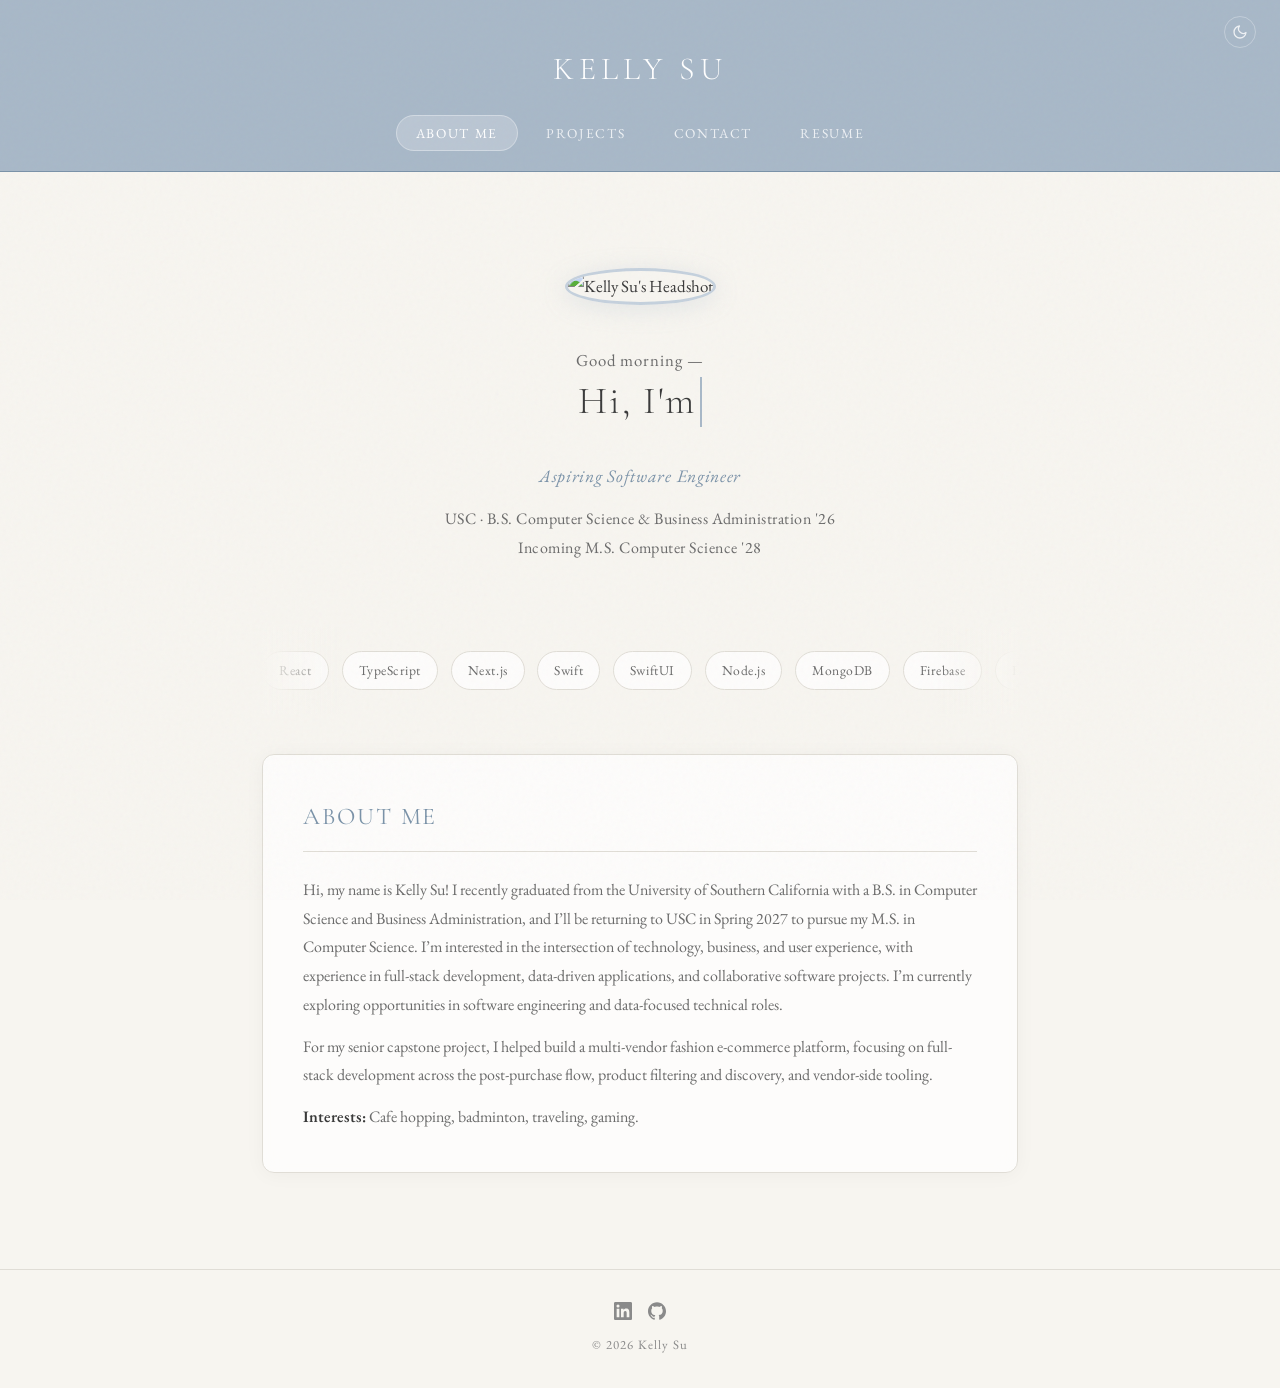
==== commit a5ba3b2f: "Update portfolio bio, education, and career subtitle" ====
--- a/index.html
+++ b/index.html
@@ -3,16 +3,16 @@
 <head>
     <meta charset="UTF-8">
     <meta name="viewport" content="width=device-width, initial-scale=1.0">
-    <meta name="description" content="Welcome to Kelly Su's personal portfolio website. Learn about her academic background, interests, and career aspirations in computer science and product management.">
+    <meta name="description" content="Kelly Su is an aspiring software engineer, USC Computer Science and Business Administration graduate, and incoming M.S. Computer Science student. Explore her projects and full-stack development experience.">
     <link rel="stylesheet" href="styles.css">
     <link rel="icon" href="favicon.ico" type="image/x-icon">
     <link rel="apple-touch-icon" href="favicon.png">
-    <title>Kelly Su's Personal Website</title>
+    <title>Kelly Su | Aspiring Software Engineer</title>
 </head>
 <body>
     <header>
         <button class="theme-toggle" aria-label="Toggle dark mode"><svg viewBox="0 0 24 24"><path d="M21 12.79A9 9 0 1 1 11.21 3 7 7 0 0 0 21 12.79z"/></svg></button>
-        <h1>Kelly Su</h1>
+        <div class="site-name">Kelly Su</div>
         <nav>
             <ul>
                 <li><a href="index.html" class="nav-active">About Me</a></li>
@@ -30,7 +30,11 @@
             </div>
             <p id="greeting" class="greeting-text"></p>
             <h1 id="typewriter" class="typewriter-text"></h1>
-            <p class="welcome-subtitle">CS & Business Administration @ USC · Class of 2026</p>
+            <p class="career-title">Aspiring Software Engineer</p>
+            <p class="intro-subtitle">
+                USC · B.S. Computer Science &amp; Business Administration '26<br>
+                Incoming M.S. Computer Science '28
+            </p>
         </section>
 
         <!-- Skills Marquee -->
@@ -72,8 +76,8 @@
 
         <section id="about-me" class="scroll-fade">
             <h2>About Me</h2>
-            <p>Hi, my name is Kelly Su! I’m a senior at the University of Southern California, pursuing a dual degree in Computer Science and Business Administration. I’m interested in the intersection of technology, business, and user experience, with experience in full-stack development, data-driven applications, and collaborative software projects. I’m currently exploring opportunities in software engineering and data-focused technical roles.</p>
-            <p>I'm currently building a multi-vendor fashion e-commerce platform as part of a university capstone project, where I focus on full-stack development across the post-purchase flow, product filtering and discovery, and vendor-side tooling.</p>
+            <p>Hi, my name is Kelly Su! I recently graduated from the University of Southern California with a B.S. in Computer Science and Business Administration, and I’ll be returning to USC in Spring 2027 to pursue my M.S. in Computer Science. I’m interested in the intersection of technology, business, and user experience, with experience in full-stack development, data-driven applications, and collaborative software projects. I’m currently exploring opportunities in software engineering and data-focused technical roles.</p>
+            <p>For my senior capstone project, I helped build a multi-vendor fashion e-commerce platform, focusing on full-stack development across the post-purchase flow, product filtering and discovery, and vendor-side tooling.</p>
             <p><strong>Interests:</strong> Cafe hopping, badminton, traveling, gaming.</p>
         </section>
     </main>
--- a/styles.css
+++ b/styles.css
@@ -88,7 +88,7 @@
   position: relative;
 }
 
-header h1 {
+header .site-name {
   font-family: 'Cormorant Garamond', 'EB Garamond', serif;
   font-size: 2rem;
   font-weight: 300;
@@ -257,6 +257,11 @@
   width: 100%;
   height: 260px;
   cursor: pointer;
+  transition: transform 0.35s ease, box-shadow 0.35s ease;
+}
+
+.card:hover {
+  transform: translateY(-4px);
 }
 
 .card-inner {
@@ -291,11 +296,28 @@
   padding: 1.5rem;
   box-shadow: var(--shadow-soft);
   transition: var(--transition);
+  overflow: hidden;
+}
+
+.card-front::before {
+  content: '';
+  position: absolute;
+  top: 0;
+  left: 0;
+  width: 100%;
+  height: 3px;
+  background: linear-gradient(90deg, var(--dusty-blue-light), var(--dusty-blue), var(--dusty-blue-light));
+  opacity: 0;
+  transition: opacity 0.3s ease;
+}
+
+.card:hover .card-front::before {
+  opacity: 1;
 }
 
 .card:hover .card-front {
   box-shadow: var(--shadow-hover);
-  transform: translateY(-4px);
+  border-color: var(--dusty-blue-light);
 }
 
 .card-back {
@@ -313,6 +335,7 @@
 
 .card:hover .card-back {
   box-shadow: var(--shadow-hover);
+  border-color: var(--dusty-blue-light);
 }
 
 .card-back img {
@@ -418,6 +441,153 @@
   line-height: 1.5;
 }
 
+/* ─── Tech Pills ─── */
+.tech-pills {
+  display: flex;
+  flex-wrap: wrap;
+  justify-content: center;
+  gap: 0.35rem;
+  margin-top: 0.8rem;
+}
+
+.tech-pill {
+  font-size: 0.65rem;
+  letter-spacing: 0.06em;
+  text-transform: uppercase;
+  color: var(--dusty-blue-dark);
+  background: var(--dusty-blue-light);
+  padding: 0.2rem 0.6rem;
+  border-radius: 20px;
+  font-family: 'EB Garamond', serif;
+}
+
+[data-theme="dark"] .tech-pill {
+  background: rgba(122, 146, 168, 0.25);
+  color: var(--dusty-blue-dark);
+}
+
+.card-role {
+  font-size: 0.75rem;
+  color: var(--text-light);
+  margin-top: 0.5rem;
+  font-style: italic;
+}
+
+/* ─── Section Headers ─── */
+.section-header {
+  display: flex;
+  align-items: center;
+  justify-content: center;
+  gap: 0.7rem;
+  margin-bottom: 2rem;
+}
+
+.section-header h1 {
+  margin-bottom: 0;
+}
+
+.section-icon {
+  width: 24px;
+  height: 24px;
+  color: var(--dusty-blue-dark);
+  flex-shrink: 0;
+}
+
+/* ─── Web Dev Link Card ─── */
+#webdev {
+  margin-top: 3rem;
+}
+
+.webdev-card {
+  display: flex;
+  align-items: center;
+  justify-content: space-between;
+  background: var(--card-bg);
+  backdrop-filter: blur(10px);
+  border: 1px solid var(--border);
+  border-radius: var(--radius);
+  padding: 2rem;
+  text-decoration: none;
+  color: var(--text-primary);
+  box-shadow: var(--shadow-soft);
+  transition: var(--transition);
+  position: relative;
+  overflow: hidden;
+}
+
+.webdev-card::before {
+  content: '';
+  position: absolute;
+  top: 0;
+  left: 0;
+  width: 100%;
+  height: 3px;
+  background: linear-gradient(90deg, var(--dusty-blue-light), var(--dusty-blue), var(--dusty-blue-light));
+  opacity: 0;
+  transition: opacity 0.3s ease;
+}
+
+.webdev-card:hover {
+  box-shadow: var(--shadow-hover);
+  transform: translateY(-3px);
+  border-color: var(--dusty-blue-light);
+}
+
+.webdev-card:hover::before {
+  opacity: 1;
+}
+
+.webdev-card-content h2 {
+  font-family: 'Cormorant Garamond', serif;
+  font-size: 1.3rem;
+  font-weight: 500;
+  color: var(--dusty-blue-dark);
+  margin-bottom: 0.4rem;
+}
+
+.webdev-card-content p {
+  font-size: 0.9rem;
+  color: var(--text-secondary);
+  line-height: 1.6;
+  margin-bottom: 0.8rem;
+  max-width: 480px;
+}
+
+.webdev-card-content .tech-pills {
+  justify-content: flex-start;
+}
+
+.webdev-card-arrow {
+  display: flex;
+  align-items: center;
+  gap: 0.4rem;
+  color: var(--text-light);
+  font-size: 0.85rem;
+  font-family: 'EB Garamond', serif;
+  letter-spacing: 0.04em;
+  flex-shrink: 0;
+  transition: var(--transition);
+}
+
+.webdev-card:hover .webdev-card-arrow {
+  color: var(--dusty-blue-dark);
+  transform: translateX(4px);
+}
+
+/* ─── Responsive webdev card ─── */
+@media (max-width: 640px) {
+  .webdev-card {
+    flex-direction: column;
+    align-items: flex-start;
+    gap: 1rem;
+    padding: 1.5rem;
+  }
+
+  .webdev-card-arrow {
+    align-self: flex-end;
+  }
+}
+
 /* "Click to flip" hint on the front */
 .card-front::after {
   content: 'click to flip';
@@ -689,31 +859,6 @@
   transform: translateY(-2px);
 }
 
-/* ─── More Projects Link ─── */
-.more-projects {
-  text-align: center;
-  margin: 2.5rem 0 1rem;
-}
-
-.more-projects-link {
-  display: inline-block;
-  padding: 0.7rem 1.8rem;
-  font-family: 'EB Garamond', serif;
-  font-size: 0.9rem;
-  letter-spacing: 0.06em;
-  color: var(--dusty-blue-dark);
-  text-decoration: none;
-  border: 1px solid var(--dusty-blue-light);
-  border-radius: 30px;
-  transition: var(--transition);
-}
-
-.more-projects-link:hover {
-  background: var(--dusty-blue-light);
-  color: var(--text-primary);
-  border-color: var(--dusty-blue);
-}
-
 /* ─── Animations ─── */
 @keyframes fadeInUp {
   from {
@@ -732,7 +877,7 @@
     font-size: 15px;
   }
 
-  header h1 {
+  header .site-name {
     font-size: 1.5rem;
     letter-spacing: 0.1em;
   }
@@ -833,7 +978,17 @@
   50% { border-right-color: transparent; }
 }
 
-.welcome-subtitle {
+#welcome .career-title {
+  font-family: 'EB Garamond', serif;
+  font-size: 1.1rem;
+  font-style: italic;
+  color: var(--dusty-blue-dark);
+  letter-spacing: 0.04em;
+  margin: 0.5rem auto 0.8rem;
+}
+
+.welcome-subtitle,
+#welcome .intro-subtitle {
   font-family: 'EB Garamond', serif;
   font-size: 1.05rem;
   color: var(--text-secondary);
@@ -841,6 +996,13 @@
   letter-spacing: 0.03em;
   opacity: 0;
   animation: fadeInUp 0.8s ease-out 2s forwards;
+}
+
+#welcome .intro-subtitle {
+  font-size: 1rem;
+  line-height: 1.8;
+  text-align: center;
+  margin: 0 auto;
 }
 
 /* ─── Skills Marquee ─── */
@@ -974,6 +1136,15 @@
 
 /* ─── Responsive additions ─── */
 @media (max-width: 767px) {
+  #welcome .career-title {
+    font-size: 1rem;
+  }
+
+  #welcome .intro-subtitle {
+    font-size: 0.9rem;
+    line-height: 1.7;
+  }
+
   .typewriter-text {
     font-size: 2rem;
   }
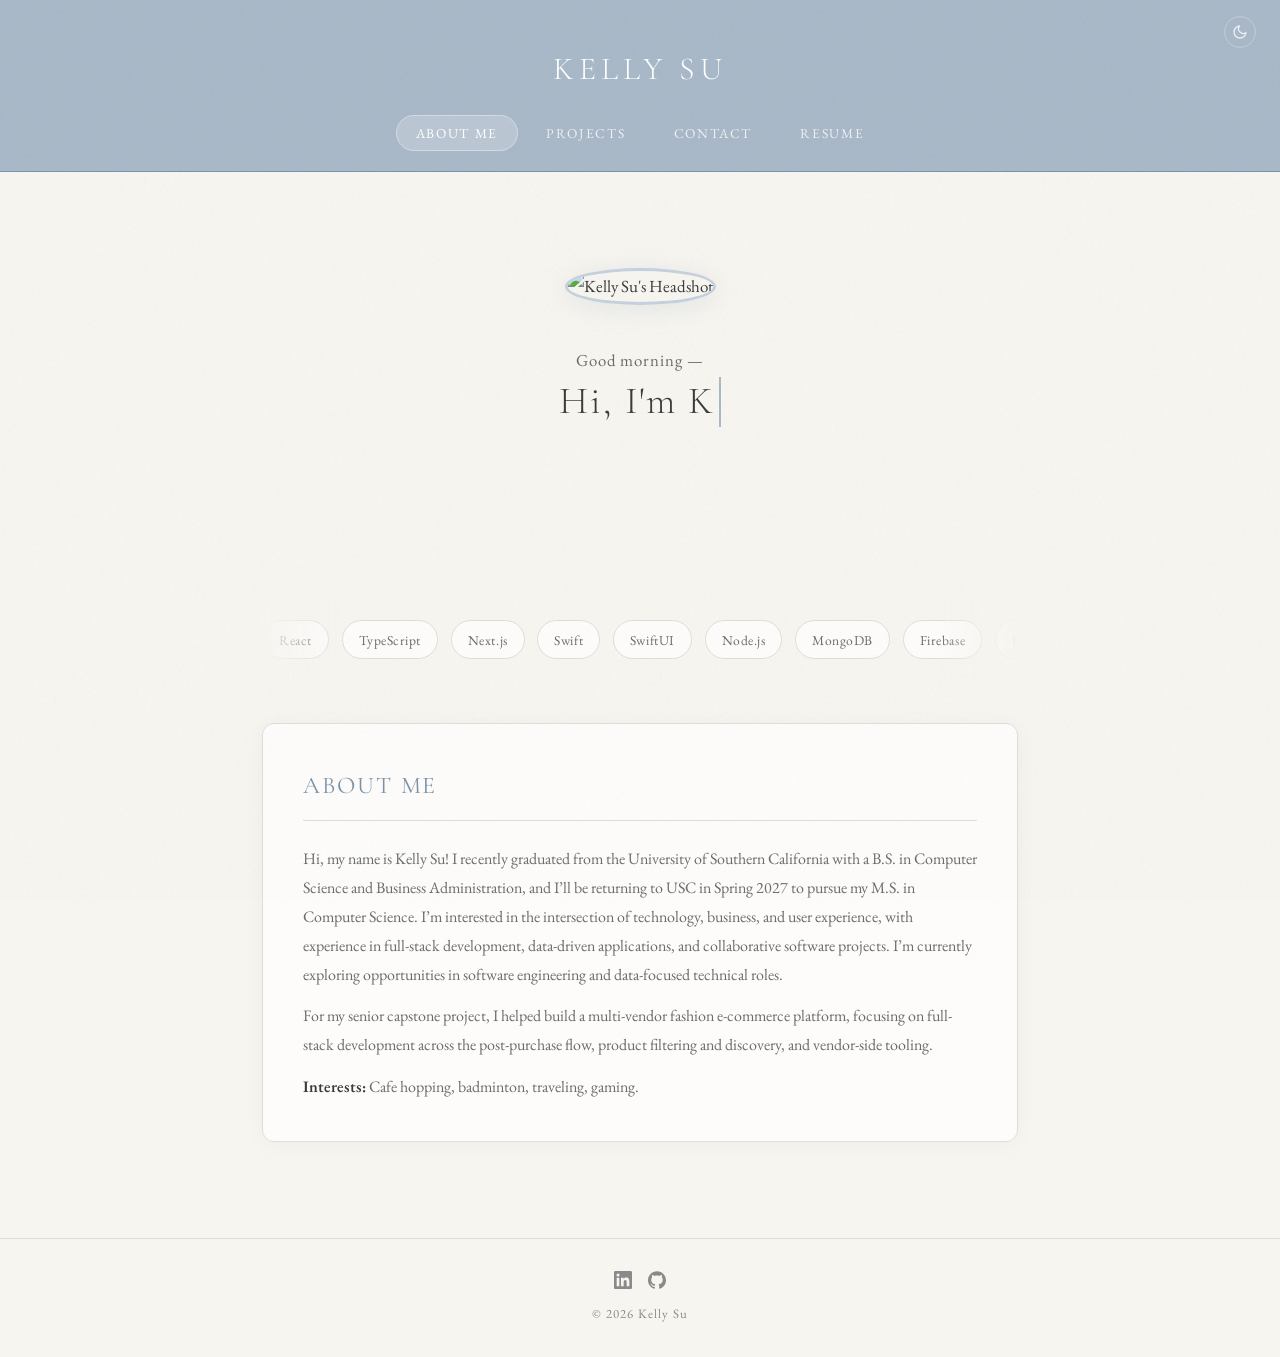
==== commit d2ca9834: "welcome page intro spacing fixes" ====
--- a/index.html
+++ b/index.html
@@ -108,6 +108,8 @@
         const typewriterEl = document.getElementById('typewriter');
         const fullText = "Hi, I'm Kelly.";
         let charIndex = 0;
+        const welcomeEl = document.getElementById('welcome');
+        welcomeEl.classList.add('intro-pending');
 
         function typeNext() {
             if (charIndex < fullText.length) {
@@ -115,6 +117,7 @@
                 charIndex++;
                 setTimeout(typeNext, 90 + Math.random() * 60);
             } else {
+                welcomeEl.classList.remove('intro-pending');
                 // Remove blinking cursor after typing finishes
                 setTimeout(() => {
                     typewriterEl.classList.add('typing-done');
@@ -126,4 +129,4 @@
         setTimeout(typeNext, 600);
     </script>
 </body>
-</html>+</html>
--- a/styles.css
+++ b/styles.css
@@ -978,17 +978,20 @@
   50% { border-right-color: transparent; }
 }
 
+#welcome .typewriter-text {
+  margin-bottom: 0.5rem;
+}
+
 #welcome .career-title {
   font-family: 'EB Garamond', serif;
   font-size: 1.1rem;
   font-style: italic;
   color: var(--dusty-blue-dark);
   letter-spacing: 0.04em;
-  margin: 0.5rem auto 0.8rem;
-}
-
-.welcome-subtitle,
-#welcome .intro-subtitle {
+  margin: 0 auto 0.4rem;
+}
+
+.welcome-subtitle {
   font-family: 'EB Garamond', serif;
   font-size: 1.05rem;
   color: var(--text-secondary);
@@ -999,10 +1002,26 @@
 }
 
 #welcome .intro-subtitle {
+  font-family: 'EB Garamond', serif;
   font-size: 1rem;
+  color: var(--text-secondary);
   line-height: 1.8;
+  letter-spacing: 0.03em;
   text-align: center;
   margin: 0 auto;
+}
+
+#welcome .career-title,
+#welcome .intro-subtitle {
+  opacity: 1;
+  transform: translateY(0);
+  transition: opacity 0.65s ease, transform 0.65s ease;
+}
+
+#welcome.intro-pending .career-title,
+#welcome.intro-pending .intro-subtitle {
+  opacity: 0;
+  transform: translateY(6px);
 }
 
 /* ─── Skills Marquee ─── */
@@ -1160,4 +1179,4 @@
     height: 32px;
     font-size: 0.95rem;
   }
-}+}
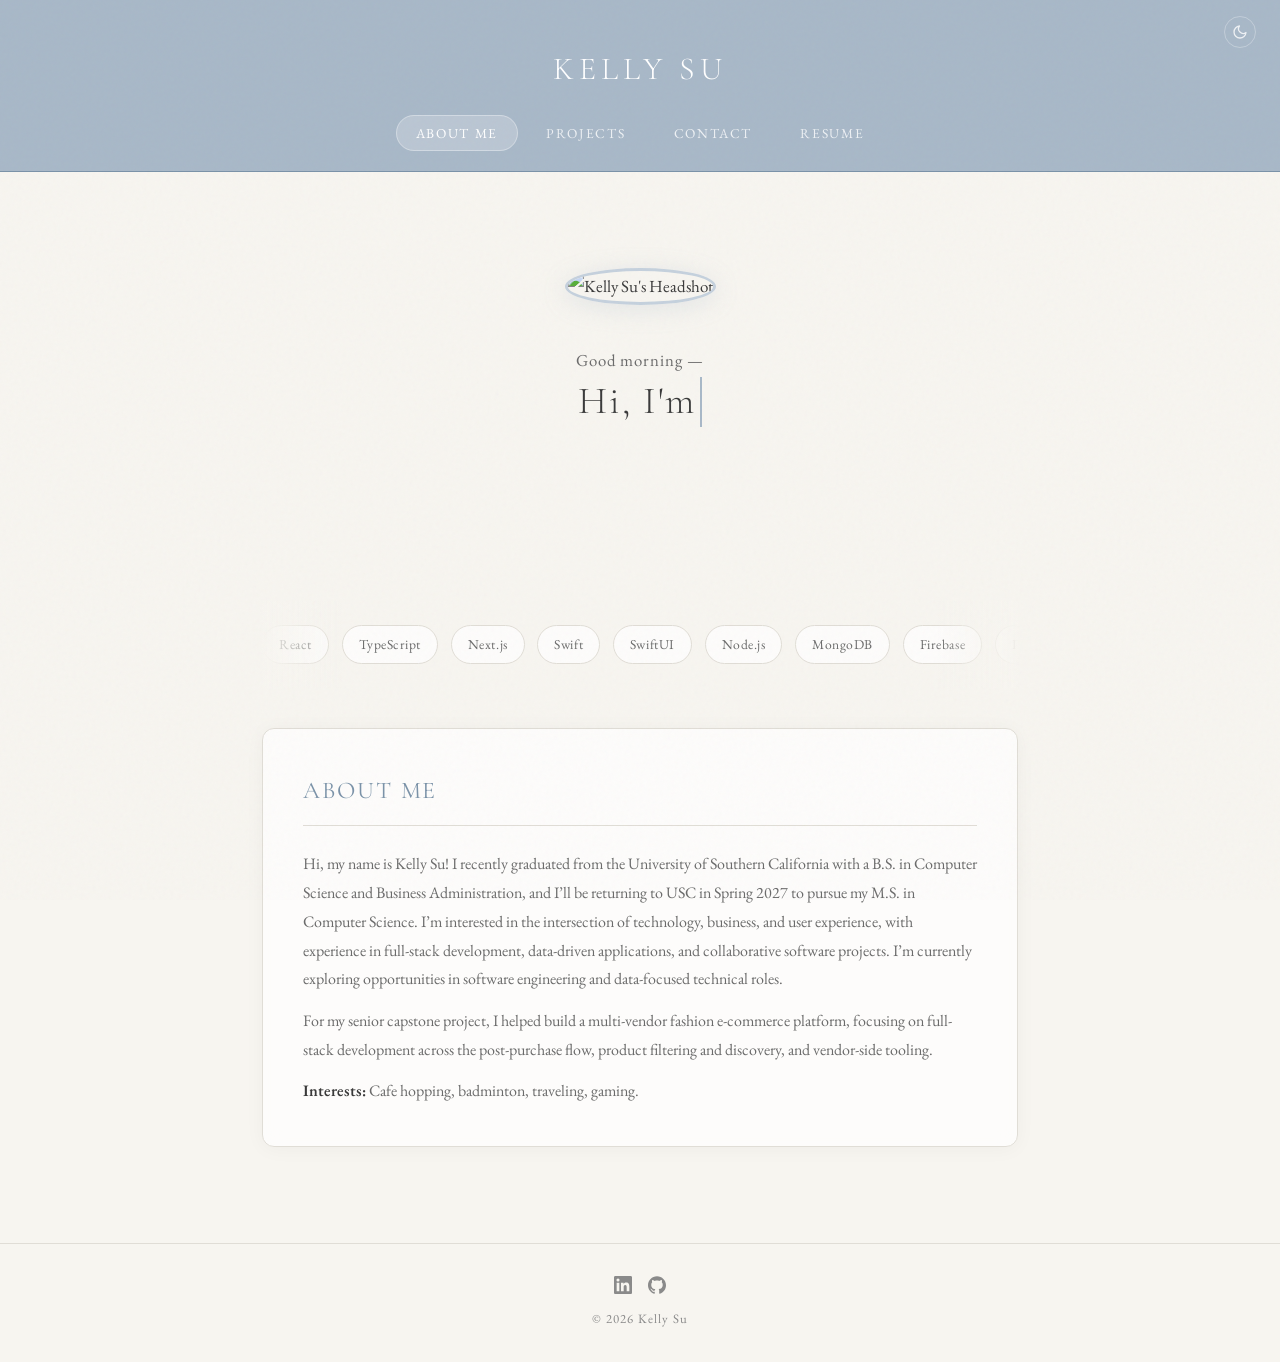
==== commit 95424e2d: "minor fix for education layout" ====
--- a/index.html
+++ b/index.html
@@ -32,8 +32,8 @@
             <h1 id="typewriter" class="typewriter-text"></h1>
             <p class="career-title">Aspiring Software Engineer</p>
             <p class="intro-subtitle">
-                USC · B.S. Computer Science &amp; Business Administration '26<br>
-                Incoming M.S. Computer Science '28
+                <span class="education-degree">B.S. Computer Science &amp; Business Administration – USC ’26</span>
+                <span class="education-degree">M.S. Computer Science – USC ’28</span>
             </p>
         </section>
 
--- a/styles.css
+++ b/styles.css
@@ -1009,6 +1009,17 @@
   letter-spacing: 0.03em;
   text-align: center;
   margin: 0 auto;
+  width: fit-content;
+  max-width: 100%;
+}
+
+.education-degree {
+  display: block;
+  color: var(--text-primary);
+}
+
+.education-degree + .education-degree {
+  margin-top: 0.3rem;
 }
 
 #welcome .career-title,
